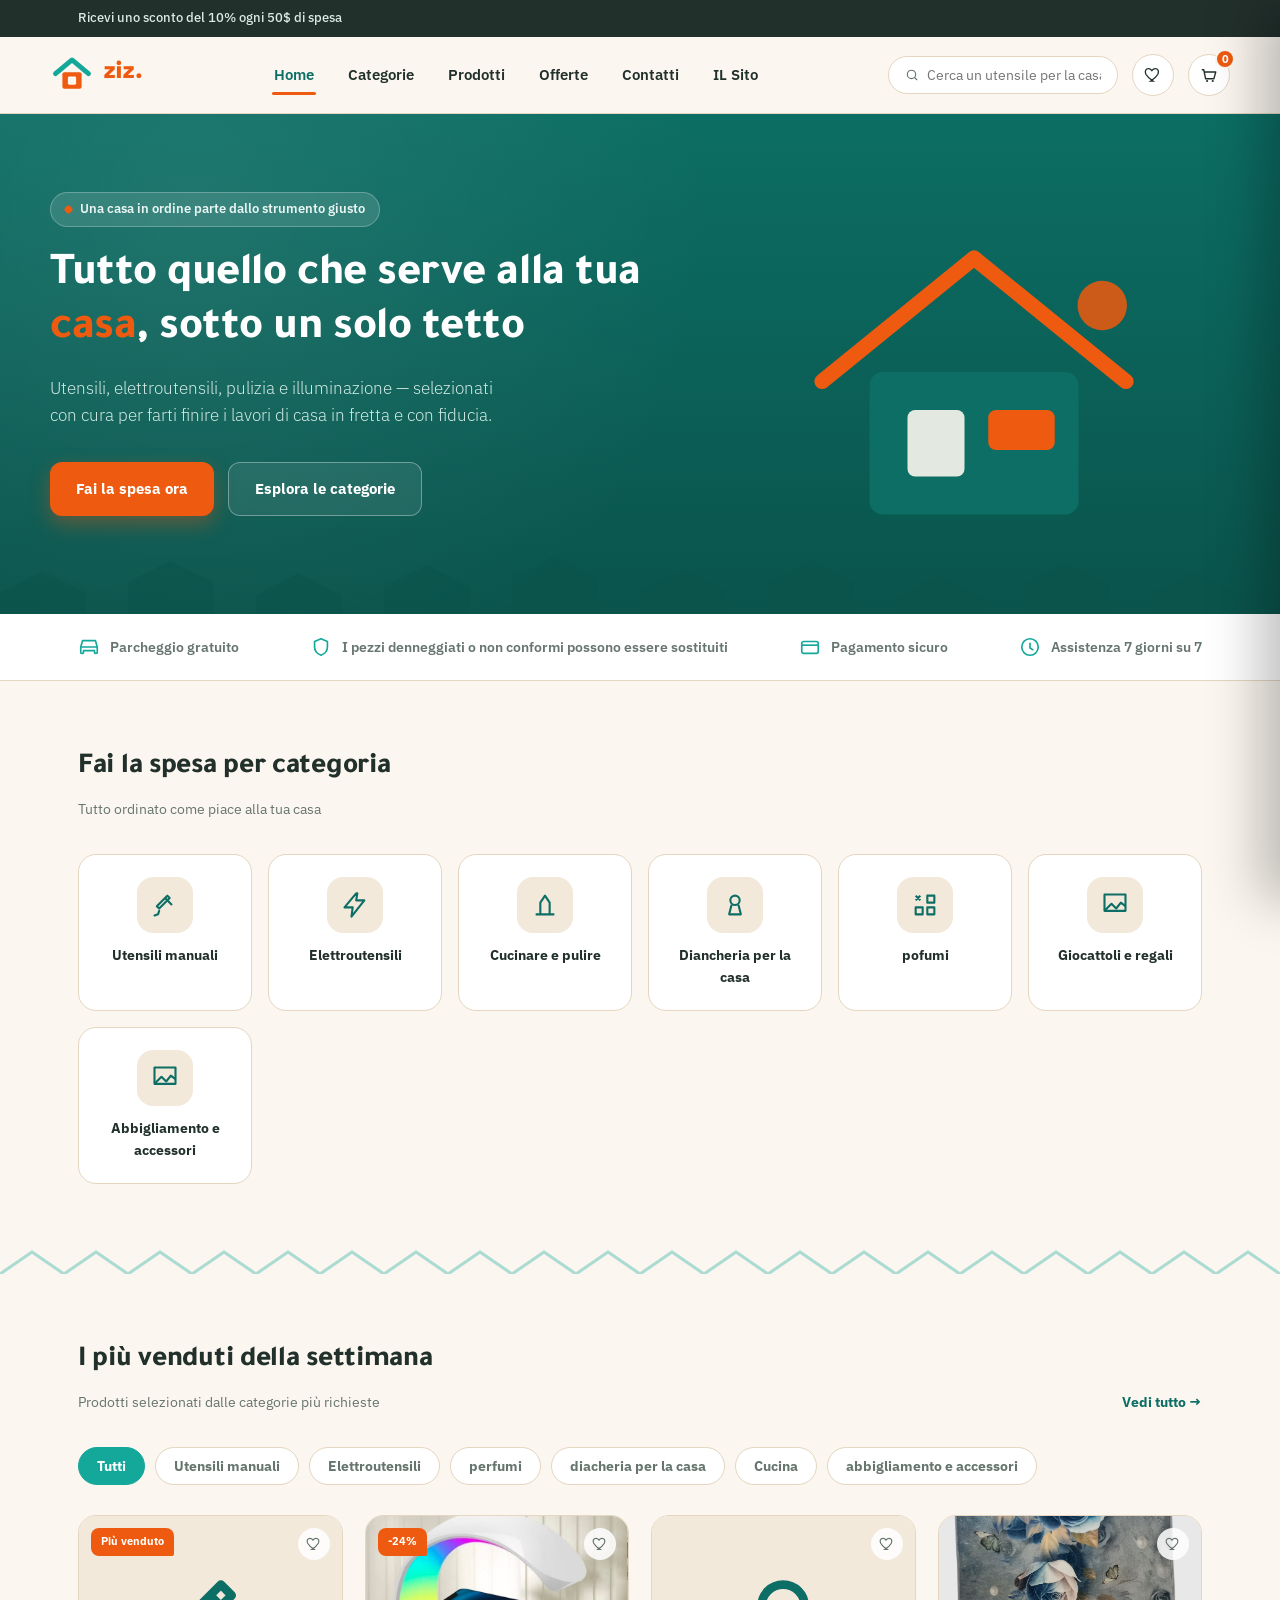
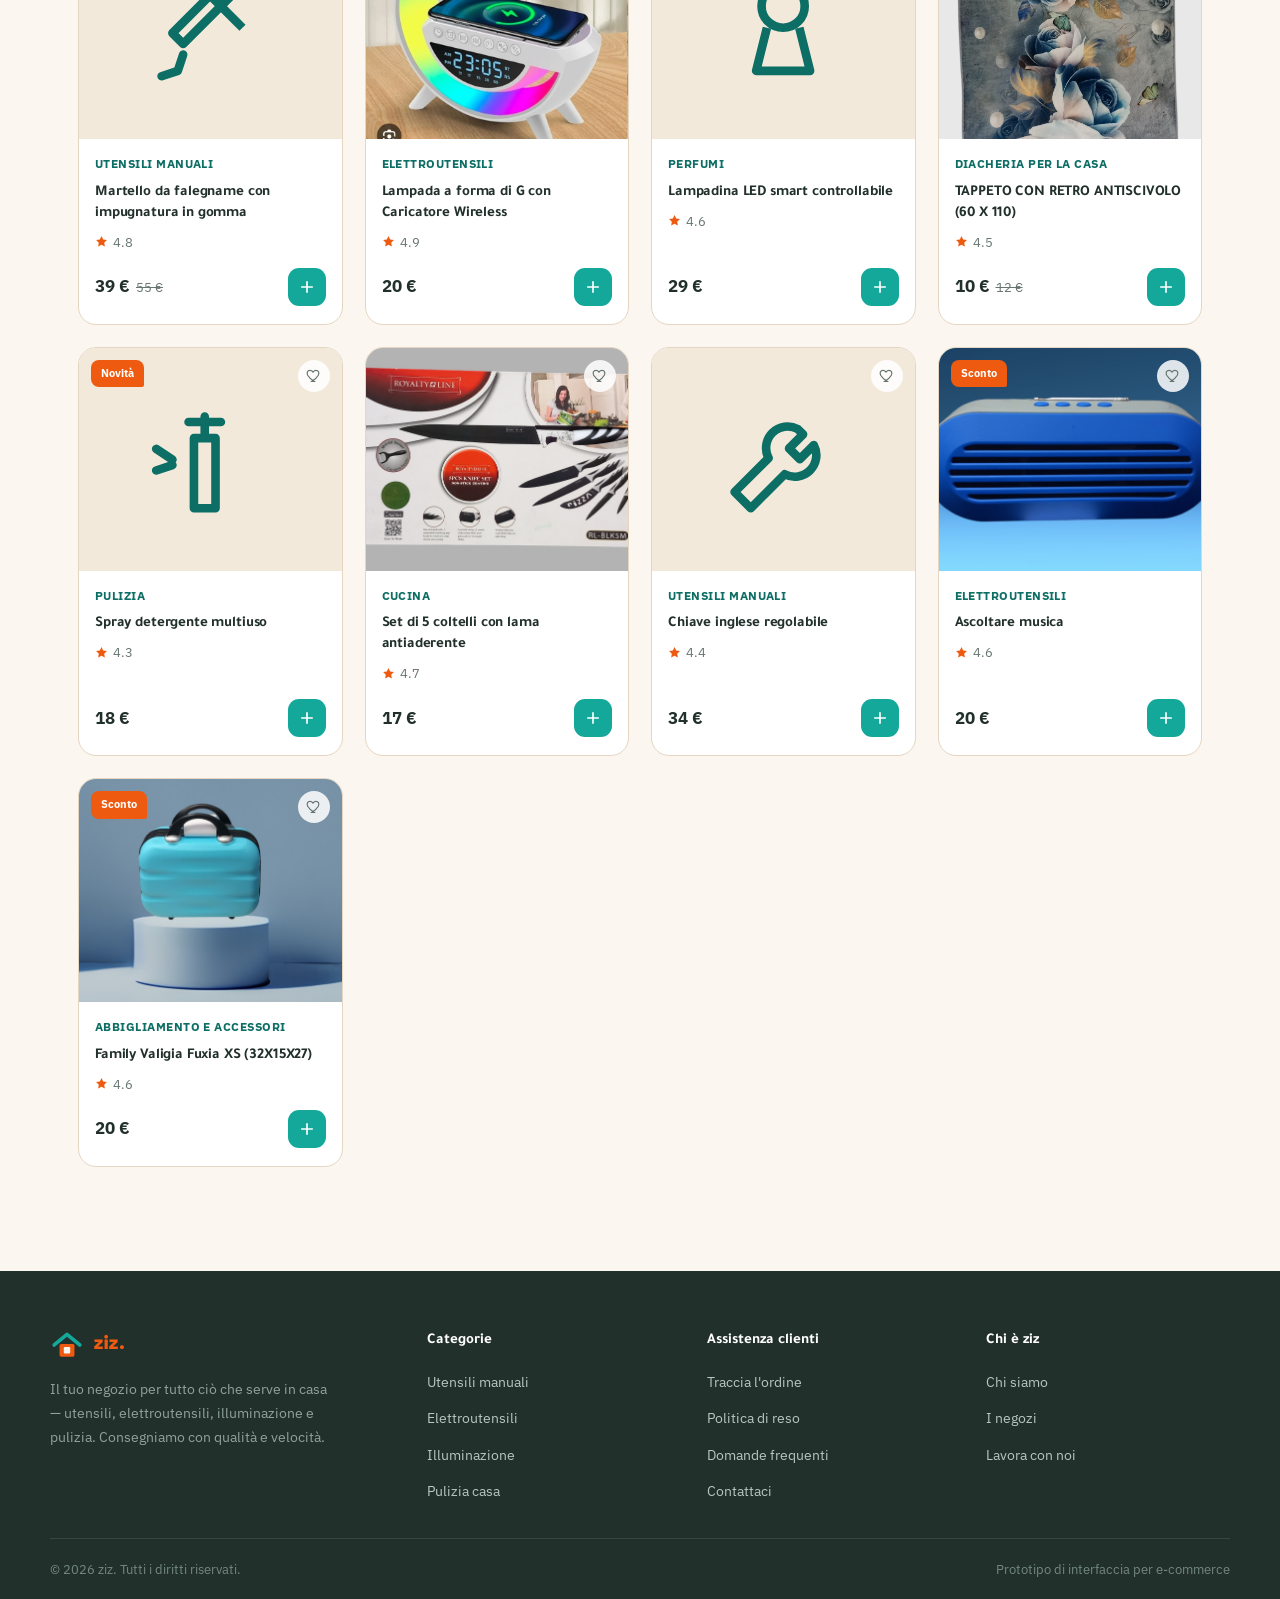
==== index.html @ 582068f5 "finici index.html" ====
<!DOCTYPE html>
<html lang="it" dir="ltr">
<head>
<meta charset="UTF-8">
<meta name="viewport" content="width=device-width, initial-scale=1.0">
<title>ziz | Casa & Utensili</title>
<link rel="preconnect" href="https://fonts.googleapis.com">
<link href="https://fonts.googleapis.com/css2?family=Tajawal:wght@400;500;700;800;900&family=IBM+Plex+Sans:wght@300;400;500;600&display=swap" rel="stylesheet">
<link rel="stylesheet" href="store-2-f.css">
</head>
<body>

<div class="topbar">
  <div class="wrap">
    <span class="promo">Ricevi uno sconto del 10% ogni 50$ di spesa</span>

  </div>
</div>

<header class="site">
  <div class="wrap header-row">
    <a href="#" class="logo" aria-label="ziz - Home">
      <svg viewBox="0 0 64 64" fill="none" xmlns="http://www.w3.org/2000/svg">
        <path d="M8 30L32 10L56 30" stroke="#14A89A" stroke-width="7" stroke-linecap="round" stroke-linejoin="round"/>
        <rect x="18" y="28" width="28" height="24" rx="3" fill="#EE5A0F"/>
        <rect x="26" y="34" width="12" height="12" rx="2" fill="#FBF6EF"/>
      </svg>
      <span class="word">ziz<span class="dot">.</span></span>
    </a>

    <nav class="main">
      <a href="#" class="active">Home</a>
      <a href="#categories">Categorie</a>
      <a href="#products">Prodotti</a>
      <a href="#">Offerte</a>
      <a href="#">Contatti</a>
      <a href="https://maps.app.goo.gl/1kYXfsAYBiuBwPsQ7">IL Sito</a>

    </nav>

    <div class="header-actions">
      <div class="search-box">
        <svg width="16" height="16" viewBox="0 0 24 24" fill="none"><circle cx="11" cy="11" r="7" stroke="currentColor" stroke-width="2"/><path d="M20 20L16.5 16.5" stroke="currentColor" stroke-width="2" stroke-linecap="round"/></svg>
        <input type="text" placeholder="Cerca un utensile per la casa...">
      </div>
      <button class="icon-btn" aria-label="Preferiti">
        <svg width="18" height="18" viewBox="0 0 24 24" fill="none"><path d="M12 20s-7-4.5-9.5-9C.7 7 2.3 3.5 6 3.5c2.1 0 3.5 1.2 4.5 2.6C11.5 4.7 12.9 3.5 15 3.5c3.7 0 5.3 3.5 3.5 7.5-2.5 4.5-9.5 9-9.5 9z" stroke="#22302C" stroke-width="1.8"/></svg>
      </button>
      <button class="icon-btn" id="cartBtn" aria-label="Carrello" onclick="openCart()">
        <svg width="18" height="18" viewBox="0 0 24 24" fill="none"><path d="M3 5h2l2.5 12h11L21 8H6.5" stroke="#22302C" stroke-width="1.8" stroke-linecap="round" stroke-linejoin="round"/><circle cx="9.5" cy="20" r="1.4" fill="#22302C"/><circle cx="17" cy="20" r="1.4" fill="#22302C"/></svg>
        <span class="cart-count" id="cartCount">0</span>
      </button>
    </div>
  </div>
</header>

<section class="hero" style="padding:0;">
  <div class="wrap hero-inner">
    <div>
      <span class="eyebrow"><span class="sq"></span> Una casa in ordine parte dallo strumento giusto</span>
      <h1>Tutto quello che serve alla tua <span>casa</span>, sotto un solo tetto</h1>
      <p class="lead">Utensili, elettroutensili, pulizia e illuminazione — selezionati con cura per farti finire i lavori di casa in fretta e con fiducia.</p>
      <div class="hero-ctas">
        <a href="#products" class="btn btn-primary">Fai la spesa ora</a>
        <a href="#categories" class="btn btn-ghost">Esplora le categorie</a>
      </div>
    </div>
    <div class="hero-house">
      <svg viewBox="0 0 400 320" fill="none" xmlns="http://www.w3.org/2000/svg">
        <path d="M40 170L200 40L360 170" stroke="#EE5A0F" stroke-width="16" stroke-linecap="round" stroke-linejoin="round"/>
        <rect x="90" y="160" width="220" height="150" rx="14" fill="#0C6E64"/>
        <rect x="130" y="200" width="60" height="70" rx="8" fill="#FBF6EF" opacity=".9"/>
        <rect x="215" y="200" width="70" height="42" rx="8" fill="#EE5A0F"/>
        <circle cx="335" cy="90" r="26" fill="#EE5A0F" opacity=".85"/>
      </svg>
    </div>
  </div>
  <svg class="hero-skyline" viewBox="0 0 1200 60" preserveAspectRatio="none" xmlns="http://www.w3.org/2000/svg">
    <path d="M0 60 L0 40 L40 20 L80 40 L80 60 L120 60 L120 30 L160 10 L200 30 L200 60 L240 60 L240 42 L280 22 L320 42 L320 60 L360 60 L360 34 L400 14 L440 34 L440 60 L480 60 L480 26 L520 6 L560 26 L560 60 L600 60 L600 38 L640 18 L680 38 L680 60 L720 60 L720 30 L760 10 L800 30 L800 60 L840 60 L840 44 L880 24 L920 44 L920 60 L960 60 L960 32 L1000 12 L1040 32 L1040 60 L1080 60 L1080 40 L1120 20 L1160 40 L1160 60 L1200 60 L1200 60 L0 60 Z" fill="#0A544C"/>
  </svg>
</section>

<div class="trust">
  <div class="wrap">
    <div class="trust-item">
      <svg viewBox="0 0 24 24" fill="none"><path d="M3 12l2-7h14l2 7M3 12v6a1 1 0 001 1h1a1 1 0 001-1v-2h12v2a1 1 0 001 1h1a1 1 0 001-1v-6M3 12h18" stroke="currentColor" stroke-width="1.8" stroke-linecap="round" stroke-linejoin="round"/></svg>
     Parcheggio gratuito
    </div>
    <div class="trust-item">
      <svg viewBox="0 0 24 24" fill="none"><path d="M12 3l7 3v6c0 4.5-3 7.5-7 9-4-1.5-7-4.5-7-9V6l7-3z" stroke="currentColor" stroke-width="1.8" stroke-linejoin="round"/></svg>
      I pezzi denneggiati o non conformi possono essere sostituiti
    </div>
    <div class="trust-item">
      <svg viewBox="0 0 24 24" fill="none"><rect x="3" y="6" width="18" height="13" rx="2" stroke="currentColor" stroke-width="1.8"/><path d="M3 10h18" stroke="currentColor" stroke-width="1.8"/></svg>
      Pagamento sicuro
    </div>
    <div class="trust-item">
      <svg viewBox="0 0 24 24" fill="none"><path d="M12 8v5l3 2" stroke="currentColor" stroke-width="1.8" stroke-linecap="round"/><circle cx="12" cy="12" r="9" stroke="currentColor" stroke-width="1.8"/></svg>
      Assistenza 7 giorni su 7
    </div>
  </div>
</div>

<section id="categories">
  <div class="wrap">
    <div class="section-head">
      <div>
        <h2>Fai la spesa per categoria</h2>
        <div class="sub">Tutto ordinato come piace alla tua casa</div>
      </div>
    </div>
    <div class="cat-grid">
      <a href="aziz-attrezzi-manuali.html" class="cat-card">
        <div class="icon-wrap"><svg viewBox="0 0 24 24" fill="none"><path d="M14 4l-9 9 2 2 9-9-2-2z" stroke="currentColor" stroke-width="1.8" stroke-linejoin="round"/><path d="M12 6l6 6" stroke="currentColor" stroke-width="1.8"/><path d="M3 21l3-1 1-3" stroke="currentColor" stroke-width="1.8" stroke-linecap="round" stroke-linejoin="round"/></svg></div>
        <div class="name">Utensili manuali</div>
      </a>
      <a href="aziz-elettricita.html" class="cat-card">
        <div class="icon-wrap"><svg viewBox="0 0 24 24" fill="none"><path d="M13 2L3 14h7l-1 8 11-14h-7l1-6z" stroke="currentColor" stroke-width="1.8" stroke-linejoin="round"/></svg></div>
        <div class="name">Elettroutensili</div>
      </a>
      <a href="aziz-cucina.html" class="cat-card">
        <div class="icon-wrap"><svg viewBox="0 0 24 24" fill="none"><path d="M4 20h16M8 20V10l4-6 4 6v10" stroke="currentColor" stroke-width="1.8" stroke-linejoin="round"/></svg></div>
        <div class="name">Cucinare e pulire</div>
      </a>
      <a href="Diancheria per la casa.html" class="cat-card">
        <div class="icon-wrap"><svg viewBox="0 0 24 24" fill="none"><circle cx="12" cy="8" r="4" stroke="currentColor" stroke-width="1.8"/><path d="M9 12l-2 8h10l-2-8" stroke="currentColor" stroke-width="1.8" stroke-linejoin="round"/></svg></div>
        <div class="name">Diancheria per la casa</div>
      </a>
      <a href="aziz-profumi.html" class="cat-card">
        <div class="icon-wrap"><svg viewBox="0 0 24 24" fill="none"><path d="M4 4l4 4M4 8l4-4M14 4h6v6h-6zM14 14h6v6h-6zM4 14h6v6H4z" stroke="currentColor" stroke-width="1.8" stroke-linejoin="round"/></svg></div>
        <div class="name">pofumi</div>
      </a>
      <a href="aziz-giochi.html" class="cat-card">
        <div class="icon-wrap"><svg viewBox="0 0 24 24" fill="none"><path d="M3 3h18v14H3z" stroke="currentColor" stroke-width="1.8" stroke-linejoin="round"/><path d="M3 17l6-6 4 4 4-5 4 3" stroke="currentColor" stroke-width="1.8" stroke-linejoin="round"/></svg></div>
        <div class="name">Giocattoli e regali</div>
      </a>
         <a href="aziz-abbigliamento.html" class="cat-card">
        <div class="icon-wrap"><svg viewBox="0 0 24 24" fill="none"><path d="M3 3h18v14H3z" stroke="currentColor" stroke-width="1.8" stroke-linejoin="round"/><path d="M3 17l6-6 4 4 4-5 4 3" stroke="currentColor" stroke-width="1.8" stroke-linejoin="round"/></svg></div>
        <div class="name">Abbigliamento e accessori</div>
      </a>
    </div>
  </div>
</section>

<svg class="roofline" viewBox="0 0 1200 26" preserveAspectRatio="none" xmlns="http://www.w3.org/2000/svg">
  <path d="M0 26L30 4L60 26L90 4L120 26L150 4L180 26L210 4L240 26L270 4L300 26L330 4L360 26L390 4L420 26L450 4L480 26L510 4L540 26L570 4L600 26L630 4L660 26L690 4L720 26L750 4L780 26L810 4L840 26L870 4L900 26L930 4L960 26L990 4L1020 26L1050 4L1080 26L1110 4L1140 26L1170 4L1200 26" stroke="currentColor" stroke-width="3" fill="none" stroke-linecap="round" stroke-linejoin="round" opacity="0.35"/>
</svg>

<section id="products">
  <div class="wrap">
    <div class="section-head">
      <div>
        <h2>I più venduti della settimana</h2>
        <div class="sub">Prodotti selezionati dalle categorie più richieste</div>
      </div>
      <a href="#" class="see-all">Vedi tutto →</a>
    </div>

    <div class="tabs">
      <button class="tab active">Tutti</button>
      <button class="tab">Utensili manuali</button>
      <button class="tab">Elettroutensili</button>
      <button class="tab">perfumi</button>
      <button class="tab">diacheria per la casa</button>
      <button class="tab">Cucina</button>
       <button class="tab">abbigliamento e accessori</button>
    </div>

    <div class="prod-grid" id="productGrid"></div>
  </div>
</section>
<!--عرض لتخيضات
<section>
  <div class="wrap">
    <div class="promo-band">
      <div class="promo-text">
        <span class="tag">Offerta del weekend</span>
        <h3>20% di sconto su tutti gli elettroutensili e l'illuminazione</h3>
        <p>Prepara la tua casa per l'estate con strumenti affidabili e prezzi vantaggiosi, solo per un periodo limitato.</p>
        <a href="#products" class="btn btn-primary">Scopri l'offerta</a>
      </div>
      <svg width="150" height="150" viewBox="0 0 150 150" fill="none">
        <path d="M20 90L75 30L130 90" stroke="#14A89A" stroke-width="10" stroke-linecap="round" stroke-linejoin="round"/>
        <rect x="42" y="82" width="66" height="55" rx="6" fill="#EE5A0F"/>
      </svg>
    </div>
  </div>
</section>
-->

<footer>
  <div class="wrap footer-top">
    <div>
      <div class="flogo">
        <svg viewBox="0 0 64 64" fill="none"><path d="M8 30L32 10L56 30" stroke="#14A89A" stroke-width="7" stroke-linecap="round" stroke-linejoin="round"/><rect x="18" y="28" width="28" height="24" rx="3" fill="#EE5A0F"/><rect x="26" y="34" width="12" height="12" rx="2" fill="#FBF6EF"/></svg>
        <span class="word">ziz.</span>
      </div>
      <p class="desc">Il tuo negozio per tutto ciò che serve in casa — utensili, elettroutensili, illuminazione e pulizia. Consegniamo con qualità e velocità.</p>
    </div>
    <div>
      <h4>Categorie</h4>
      <ul>
        <li><a href="#">Utensili manuali</a></li>
        <li><a href="#">Elettroutensili</a></li>
        <li><a href="#">Illuminazione</a></li>
        <li><a href="#">Pulizia casa</a></li>
      </ul>
    </div>
    <div>
      <h4>Assistenza clienti</h4>
      <ul>
        <li><a href="#">Traccia l'ordine</a></li>
        <li><a href="#">Politica di reso</a></li>
        <li><a href="#">Domande frequenti</a></li>
        <li><a href="#">Contattaci</a></li>
      </ul>
    </div>
    <div>
      <h4>Chi è ziz</h4>
      <ul>
        <li><a href="#">Chi siamo</a></li>
        <li><a href="#">I negozi</a></li>
        <li><a href="#">Lavora con noi</a></li>
      </ul>
    </div>
  </div>
  <div class="wrap footer-bottom">
    <span>© 2026 ziz. Tutti i diritti riservati.</span>
    <span>Prototipo di interfaccia per e-commerce</span>
  </div>
</footer>

<div class="overlay" id="overlay" onclick="closeCart()"></div>
<aside class="drawer" id="drawer">
  <div class="drawer-head">
    <h3>Il tuo carrello</h3>
    <button class="drawer-close" onclick="closeCart()" aria-label="Chiudi carrello">
      <svg viewBox="0 0 24 24" fill="none"><path d="M6 6l12 12M18 6L6 18" stroke="#22302C" stroke-width="2" stroke-linecap="round"/></svg>
    </button>
  </div>
  <div class="drawer-items" id="drawerItems"></div>
  <div class="drawer-foot">
    <div class="subtotal-row"><span>Subtotale</span><span class="amt" id="subtotalAmt">0 €</span></div>
    <a href="#" class="btn btn-primary" style="width:100%;">Vai alla cassa</a>
  </div>
</aside>

<script>
  const ICONS = {
    hammer: `<svg viewBox="0 0 24 24" fill="none"><path d="M14 4l-9 9 2 2 9-9-2-2z" stroke="currentColor" stroke-width="1.6" stroke-linejoin="round"/><path d="M12 6l6 6" stroke="currentColor" stroke-width="1.6"/><path d="M3 21l3-1 1-3" stroke="currentColor" stroke-width="1.6" stroke-linecap="round" stroke-linejoin="round"/></svg>`,
    drill: `<svg viewBox="0 0 24 24" fill="none"><path d="M13 2L3 14h7l-1 8 11-14h-7l1-6z" stroke="currentColor" stroke-width="1.6" stroke-linejoin="round"/></svg>`,
    bulb: `<svg viewBox="0 0 24 24" fill="none"><circle cx="12" cy="8" r="4" stroke="currentColor" stroke-width="1.6"/><path d="M9 12l-2 8h10l-2-8" stroke="currentColor" stroke-width="1.6" stroke-linejoin="round"/></svg>`,
    brush: `<svg viewBox="0 0 24 24" fill="none"><path d="M4 20h16M8 20V10l4-6 4 6v10" stroke="currentColor" stroke-width="1.6" stroke-linejoin="round"/></svg>`,
    spray: `<svg viewBox="0 0 24 24" fill="none"><path d="M9 8h4v13H9zM11 8V4M8 5h6M2 10l3 2M2 14l3-1" stroke="currentColor" stroke-width="1.6" stroke-linecap="round" stroke-linejoin="round"/></svg>`,
    pan: `<svg viewBox="0 0 24 24" fill="none"><circle cx="10" cy="12" r="7" stroke="currentColor" stroke-width="1.6"/><path d="M17 10h5" stroke="currentColor" stroke-width="1.6" stroke-linecap="round"/></svg>`,
    wrench: `<svg viewBox="0 0 24 24" fill="none"><path d="M14.7 6.3a4 4 0 00-5.4 5.4L3 18l3 3 6.3-6.3a4 4 0 005.4-5.4l-2.6 2.6-2-2 2.6-2.6z" stroke="currentColor" stroke-width="1.6" stroke-linejoin="round"/></svg>`,
    ladder: `<svg viewBox="0 0 24 24" fill="none"><path d="M6 3v18M18 3v18M6 8h12M6 13h12M6 18h12" stroke="currentColor" stroke-width="1.6" stroke-linecap="round"/></svg>`,
  };

  const PRODUCTS = [
    // "image": رابط صورة المنتج الحقيقية. اتركه null (أو إن تعطّل الرابط) وستظهر الأيقونة تلقائيًا بدلًا منها.
    {id:1, cat:'Utensili manuali', name:'Martello da falegname con impugnatura in gomma', icon:'hammer', image:'', price:39, was:55, rating:4.8, badge:'Più venduto'},
    {id:2, cat:'Elettroutensili', name:'Lampada a forma di G con Caricatore Wireless', icon:'drill', image:'Imags/img-Ele/1100.jpg', price:20, was:null, rating:4.9, badge:'-24%'},
    {id:3, cat:'perfumi', name:'Lampadina LED smart controllabile', icon:'bulb', image:null, price:29, was:null, rating:4.6, badge:null},
    {id:4, cat:'diacheria per la casa', name:'TAPPETO CON RETRO ANTISCIVOLO (60 X 110)', icon:'brush', image:'Imags/img-Dia/1000072984.jpg', price:10, was:12, rating:4.5, badge:null},
    {id:5, cat:'Pulizia', name:'Spray detergente multiuso', icon:'spray', image:'null', price:18, was:null, rating:4.3, badge:'Novità'},
    {id:6, cat:'Cucina', name:'Set di 5 coltelli con lama antiaderente', icon:'pan', image:'Imags/img-coc/7201.jpg', price:17, was:null, rating:4.7, badge:null},
    {id:7, cat:'Utensili manuali', name:'Chiave inglese regolabile', icon:'wrench', image:'null', price:34, was:null, rating:4.4, badge:null},
    {id:8, cat:'Elettroutensili', name:'Ascoltare musica', icon:'ladder', image:'Imags/img-Ele/1101.jpg', price:20, was:null, rating:4.6, badge:'Sconto'},
    {id:9, cat:'abbigliamento e accessori', name:'Family Valigia Fuxia XS (32X15X27)', icon:'ladder', image:'Imags/img-add/2001.jpg', price:20, was:null, rating:4.6, badge:'Sconto'},

  ];

  const grid = document.getElementById('productGrid');
  grid.innerHTML = PRODUCTS.map(p => `
    <article class="prod-card">
      <div class="prod-media">
        ${p.badge ? `<span class="badge">${p.badge}</span>` : ''}
        <button class="fav-btn" onclick="this.classList.toggle('active')" aria-label="Aggiungi ai preferiti">
          <svg viewBox="0 0 24 24" fill="none"><path d="M12 20s-7-4.5-9.5-9C.7 7 2.3 3.5 6 3.5c2.1 0 3.5 1.2 4.5 2.6C11.5 4.7 12.9 3.5 15 3.5c3.7 0 5.3 3.5 3.5 7.5-2.5 4.5-9.5 9-9.5 9z" stroke="currentColor" stroke-width="1.8"/></svg>
        </button>
        ${ICONS[p.icon]}
        ${p.image ? `<img src="${p.image}" alt="${p.name}" loading="lazy" onerror="this.remove()">` : ''}
      </div>
      <div class="prod-body">
        <span class="prod-cat">${p.cat}</span>
        <h3 class="prod-name">${p.name}</h3>
        <div class="prod-rating">
          <svg viewBox="0 0 24 24" fill="currentColor"><path d="M12 2l3.1 6.3 6.9 1-5 4.9 1.2 6.8L12 17.8 5.8 21l1.2-6.8-5-4.9 6.9-1L12 2z"/></svg>
          ${p.rating}
        </div>
        <div class="prod-foot">
          <div class="price">
            <span class="now">${p.price} €</span>
            ${p.was ? `<span class="was">${p.was} €</span>` : ''}
          </div>
          <button class="add-btn" aria-label="Aggiungi al carrello" onclick="addToCart(${p.id})">
            <svg viewBox="0 0 24 24" fill="none"><path d="M12 5v14M5 12h14" stroke="currentColor" stroke-width="2.2" stroke-linecap="round"/></svg>
          </button>
        </div>
      </div>
    </article>
  `).join('');

  document.querySelectorAll('.tab').forEach(tab => {
    tab.addEventListener('click', () => {
      document.querySelectorAll('.tab').forEach(t => t.classList.remove('active'));
      tab.classList.add('active');
      const val = tab.textContent.trim();
      document.querySelectorAll('.prod-card').forEach(card => {
        const cat = card.querySelector('.prod-cat').textContent.trim();
        card.style.display = (val === 'Tutti' || cat === val) ? '' : 'none';
      });
    });
  });

  let cart = {};

  function addToCart(id){
    cart[id] = (cart[id] || 0) + 1;
    renderCart();
    openCart();
  }
  function changeQty(id, delta){
    cart[id] = (cart[id] || 0) + delta;
    if(cart[id] <= 0) delete cart[id];
    renderCart();
  }
  function removeItem(id){
    delete cart[id];
    renderCart();
  }

  function renderCart(){
    const items = Object.entries(cart);
    const countEl = document.getElementById('cartCount');
    const totalQty = items.reduce((s,[,q]) => s+q, 0);
    countEl.textContent = totalQty;

    const container = document.getElementById('drawerItems');
    if(items.length === 0){
      container.innerHTML = `
        <div class="cart-empty">
          <svg viewBox="0 0 24 24" fill="none"><path d="M3 5h2l2.5 12h11L21 8H6.5" stroke="currentColor" stroke-width="1.6" stroke-linecap="round" stroke-linejoin="round"/><circle cx="9.5" cy="20" r="1.4" fill="currentColor"/><circle cx="17" cy="20" r="1.4" fill="currentColor"/></svg>
          <p>Il tuo carrello è vuoto</p>
        </div>`;
      document.getElementById('subtotalAmt').textContent = '0 €';
      return;
    }

    let subtotal = 0;
    container.innerHTML = items.map(([id, qty]) => {
      const p = PRODUCTS.find(x => x.id == id);
      subtotal += p.price * qty;
      return `
        <div class="cart-item">
          <div class="thumb">${ICONS[p.icon]}${p.image ? `<img src="${p.image}" alt="${p.name}" onerror="this.remove()">` : ''}</div>
          <div class="cart-item-body">
            <span class="name">${p.name}</span>
            <div class="qty-row">
              <div class="qty-ctrl">
                <button onclick="changeQty(${p.id}, -1)" aria-label="Diminuisci quantità">−</button>
                <span>${qty}</span>
                <button onclick="changeQty(${p.id}, 1)" aria-label="Aumenta quantità">+</button>
              </div>
              <span class="price-tag">${p.price * qty} €</span>
            </div>
            <a href="#" class="remove-btn" onclick="removeItem(${p.id}); return false;">Rimuovi</a>
          </div>
        </div>`;
    }).join('');
    document.getElementById('subtotalAmt').textContent = subtotal + ' €';
  }

  function openCart(){
    document.getElementById('drawer').classList.add('open');
    document.getElementById('overlay').classList.add('open');
  }
  function closeCart(){
    document.getElementById('drawer').classList.remove('open');
    document.getElementById('overlay').classList.remove('open');
  }

  renderCart();
</script>

</body>
</html>
---- store-2-f.css ----
:root{
  --teal:#14A89A;
  --teal-dark:#0C6E64;
  --teal-light:#DCF1EE;
  --orange:#EE5A0F;
  --orange-dark:#C6470C;
  --cream:#FBF6EF;
  --sand:#F2E9DB;
  --sand-line:#E4D6C0;
  --ink:#22302C;
  --ink-soft:#66756E;
  --white:#FFFFFF;
  --radius:18px;
}
*{box-sizing:border-box; margin:0; padding:0;}
html{scroll-behavior:smooth;}
body{
  background:var(--cream);
  color:var(--ink);
  font-family:'IBM Plex Sans', sans-serif;
  font-weight:400;
  line-height:1.6;
  -webkit-font-smoothing:antialiased;
}
h1,h2,h3,.display{
  font-family:'Tajawal', sans-serif;
  font-weight:800;
  letter-spacing:-0.01em;
}
a{color:inherit; text-decoration:none;}
button{font-family:inherit; cursor:pointer; border:none;}
img,svg{display:block;}
.wrap{max-width:1180px; margin:0 auto; padding:0 28px;}

a:focus-visible, button:focus-visible, input:focus-visible{
  outline:3px solid var(--orange); outline-offset:2px;
}

.roofline{ width:100%; height:26px; display:block; color:var(--teal); }
.roofline.flip{ transform:scaleY(-1); }

.topbar{ background:var(--ink); color:#DCEAE6; font-size:13px; padding:8px 0; }
.topbar .wrap{display:flex; justify-content:space-between; align-items:center;}
.topbar .promo{font-weight:500;}
.topbar .links{display:flex; gap:20px; color:#A9BAB4;}

header.site{ background:var(--cream); position:sticky; top:0; z-index:50; border-bottom:1px solid var(--sand-line); }
.header-row{ display:flex; align-items:center; justify-content:space-between; padding:16px 0; gap:24px; }
.logo{display:flex; align-items:center; gap:10px;}
.logo svg{width:44px; height:44px;}
.logo .word{font-family:'Tajawal',sans-serif; font-weight:900; font-size:26px; color:var(--orange); display:flex; align-items:baseline;}
.logo .word .dot{color:var(--orange);}
nav.main{display:flex; gap:30px; font-weight:600; font-size:15px;}
nav.main a{position:relative; padding:6px 2px; color:var(--ink);}
nav.main a.active{color:var(--teal-dark);}
nav.main a.active::after{
  content:""; position:absolute; left:0; right:0; bottom:-2px; height:3px;
  background:var(--orange); border-radius:3px;
}
.header-actions{display:flex; align-items:center; gap:14px;}
.search-box{
  display:flex; align-items:center; gap:8px;
  background:var(--white); border:1.5px solid var(--sand-line);
  border-radius:999px; padding:9px 16px; width:230px;
  color:var(--ink-soft); font-size:14px;
}
.search-box input{border:none; outline:none; background:transparent; width:100%; font-family:inherit; font-size:14px;}
.icon-btn{
  width:42px; height:42px; border-radius:50%;
  background:var(--white); border:1.5px solid var(--sand-line);
  display:flex; align-items:center; justify-content:center;
  position:relative; transition:transform .15s ease, border-color .15s ease;
}
.icon-btn:hover{border-color:var(--teal); transform:translateY(-1px);}
.cart-count{
  position:absolute; top:-6px; right:-6px;
  background:var(--orange); color:#fff; font-size:11px; font-weight:700;
  width:20px; height:20px; border-radius:50%;
  display:flex; align-items:center; justify-content:center;
  border:2px solid var(--cream);
}

.hero{
  position:relative;
  background:var(--teal-dark);
  background-image:
    radial-gradient(circle at 15% 20%, rgba(255,255,255,.08), transparent 45%),
    linear-gradient(180deg, var(--teal-dark), #0A544C);
  overflow:hidden;
  color:#fff;
}
.hero-skyline{ position:absolute; inset:auto 0 0 0; height:64px; opacity:.5; }
.hero-inner{
  display:grid; grid-template-columns:1.1fr .9fr; align-items:center; gap:40px;
  padding:70px 0 90px; position:relative; z-index:2;
}
.eyebrow{
  display:inline-flex; align-items:center; gap:8px;
  background:rgba(255,255,255,.12); border:1px solid rgba(255,255,255,.25);
  padding:6px 14px; border-radius:999px; font-size:13px; font-weight:600;
  margin-bottom:22px; color:#EAF6F3;
}
.eyebrow .sq{width:7px; height:7px; background:var(--orange); border-radius:2px; transform:rotate(45deg);}
.hero h1{font-size:46px; line-height:1.18; margin-bottom:18px;}
.hero h1 span{color:var(--orange);}
.hero p.lead{font-size:17px; color:#CFE8E3; max-width:460px; margin-bottom:32px; font-family:'IBM Plex Sans'; font-weight:300;}
.hero-ctas{display:flex; gap:14px;}
.btn{
  display:inline-flex; align-items:center; justify-content:center; gap:8px;
  padding:14px 26px; border-radius:12px; font-weight:700; font-size:15px;
  transition:transform .15s ease, box-shadow .15s ease, background .15s ease;
}
.btn-primary{background:var(--orange); color:#fff; box-shadow:0 8px 20px rgba(238,90,15,.35);}
.btn-primary:hover{background:var(--orange-dark); transform:translateY(-2px);}
.btn-ghost{background:rgba(255,255,255,.08); color:#fff; border:1.5px solid rgba(255,255,255,.35);}
.btn-ghost:hover{background:rgba(255,255,255,.16);}

.hero-house{ position:relative; height:340px; display:flex; align-items:flex-end; justify-content:center; }
.hero-house svg{width:100%; max-width:380px; height:auto;}

.trust{background:var(--white); border-bottom:1px solid var(--sand-line);}
.trust .wrap{display:flex; justify-content:space-between; padding:22px 28px; flex-wrap:wrap; gap:16px;}
.trust-item{display:flex; align-items:center; gap:10px; font-size:14px; font-weight:600; color:var(--ink-soft);}
.trust-item svg{width:22px; height:22px; color:var(--teal); flex-shrink:0;}

section{padding:64px 0;}
.section-head{display:flex; justify-content:space-between; align-items:flex-end; margin-bottom:34px;}
.section-head h2{font-size:29px;}
.section-head .sub{color:var(--ink-soft); font-size:14px; margin-top:6px;}
.see-all{font-weight:700; font-size:14px; color:var(--teal-dark); display:flex; align-items:center; gap:6px;}

.cat-grid{display:grid; grid-template-columns:repeat(6,1fr); gap:16px;}
.cat-card{
  background:var(--white); border:1px solid var(--sand-line); border-radius:var(--radius);
  padding:22px 14px; text-align:center; transition:transform .18s ease, box-shadow .18s ease, border-color .18s ease;
}
.cat-card:hover{transform:translateY(-4px); box-shadow:0 14px 30px rgba(20,40,35,.08); border-color:var(--teal);}
.cat-card .icon-wrap{
  width:56px; height:56px; margin:0 auto 12px; border-radius:16px;
  background:var(--sand); display:flex; align-items:center; justify-content:center;
}
.cat-card .icon-wrap svg{width:28px; height:28px; color:var(--teal-dark);}
.cat-card .name{font-weight:700; font-size:13.5px;}

.tabs{display:flex; gap:10px; margin-bottom:30px; flex-wrap:wrap;}
.tab{
  padding:9px 18px; border-radius:999px; font-weight:700; font-size:13.5px;
  background:var(--white); border:1.5px solid var(--sand-line); color:var(--ink-soft);
  transition:all .15s ease;
}
.tab.active{background:var(--teal); border-color:var(--teal); color:#fff;}
.tab:hover:not(.active){border-color:var(--teal);}

.prod-grid{display:grid; grid-template-columns:repeat(4,1fr); gap:22px;}
.prod-card{
  background:var(--white); border:1px solid var(--sand-line); border-radius:var(--radius);
  overflow:hidden; display:flex; flex-direction:column;
  transition:transform .18s ease, box-shadow .18s ease;
}
.prod-card:hover{transform:translateY(-5px); box-shadow:0 18px 34px rgba(20,40,35,.10);}
.prod-media{
  background:var(--sand); position:relative; aspect-ratio:1/0.85;
  display:flex; align-items:center; justify-content:center; overflow:hidden;
}
.prod-media svg{width:58%; height:58%; color:var(--teal-dark);}
.prod-media img{position:absolute; inset:0; width:100%; height:100%; object-fit:cover; z-index:1; background:var(--sand);}
.badge{
  position:absolute; top:12px; left:12px; z-index:2;
  background:var(--orange); color:#fff; font-size:11px; font-weight:800;
  padding:5px 10px; border-radius:8px 8px 2px 8px;
}
.fav-btn{
  position:absolute; top:12px; right:12px; z-index:2; width:32px; height:32px; border-radius:50%;
  background:rgba(255,255,255,.85); display:flex; align-items:center; justify-content:center;
  transition:background .15s ease;
}
.fav-btn svg{width:16px; height:16px; color:var(--ink-soft);}
.fav-btn.active svg{color:var(--orange); fill:var(--orange);}
.prod-body{padding:16px 16px 18px; display:flex; flex-direction:column; gap:8px; flex:1;}
.prod-cat{font-size:11.5px; font-weight:700; color:var(--teal-dark); text-transform:uppercase; letter-spacing:.04em;}
.prod-name{font-weight:700; font-size:15px; line-height:1.4;}
.prod-rating{display:flex; align-items:center; gap:5px; font-size:12.5px; color:var(--ink-soft);}
.prod-rating svg{width:13px; height:13px; color:var(--orange);}
.prod-foot{display:flex; align-items:center; justify-content:space-between; margin-top:auto; padding-top:8px;}
.price{display:flex; align-items:baseline; gap:6px;}
.price .now{font-weight:800; font-size:17px; color:var(--ink);}
.price .was{font-size:12.5px; color:var(--ink-soft); text-decoration:line-through;}
.add-btn{
  width:38px; height:38px; border-radius:11px; background:var(--teal); color:#fff;
  display:flex; align-items:center; justify-content:center; transition:background .15s ease, transform .15s ease;
}
.add-btn:hover{background:var(--teal-dark); transform:scale(1.06);}
.add-btn svg{width:18px; height:18px;}

.promo-band{
  background:var(--sand); border-radius:24px; position:relative; overflow:hidden;
  display:grid; grid-template-columns:1fr auto; align-items:center; padding:44px 48px; gap:20px;
}
.promo-band::after{
  content:""; position:absolute; inset:0; opacity:.5;
  background-image:radial-gradient(circle, var(--sand-line) 1.6px, transparent 1.6px);
  background-size:22px 22px; pointer-events:none;
}
.promo-text{position:relative; z-index:1;}
.promo-text .tag{color:var(--orange-dark); font-weight:800; font-size:13px; margin-bottom:10px; display:block;}
.promo-text h3{font-size:27px; margin-bottom:10px; max-width:480px;}
.promo-text p{color:var(--ink-soft); max-width:440px; margin-bottom:20px; font-size:14.5px;}

footer{background:var(--ink); color:#B8C6C1; margin-top:40px;}
.footer-top{padding:58px 0 34px; display:grid; grid-template-columns:1.4fr 1fr 1fr 1fr; gap:36px;}
footer h4{color:#fff; font-family:'Tajawal'; font-weight:700; font-size:15px; margin-bottom:16px;}
footer .flogo{display:flex; align-items:center; gap:10px; margin-bottom:14px;}
footer .flogo svg{width:34px; height:34px;}
footer .flogo .word{font-family:'Tajawal'; font-weight:900; font-size:21px; color:var(--orange);}
footer p.desc{font-size:13.5px; line-height:1.8; max-width:280px; color:#8FA29B;}
footer ul{list-style:none; display:flex; flex-direction:column; gap:11px;}
footer ul a{font-size:13.5px; color:#B8C6C1; transition:color .15s ease;}
footer ul a:hover{color:var(--orange);}
.footer-bottom{
  border-top:1px solid rgba(255,255,255,.1); padding:20px 0; display:flex;
  justify-content:space-between; align-items:center; font-size:12.5px; color:#728880;
}

.overlay{
  position:fixed; inset:0; background:rgba(20,30,27,.5); backdrop-filter:blur(2px);
  opacity:0; pointer-events:none; transition:opacity .25s ease; z-index:90;
}
.overlay.open{opacity:1; pointer-events:auto;}
.drawer{
  position:fixed; top:0; bottom:0; right:0; width:400px; max-width:90vw;
  background:var(--cream); z-index:95; box-shadow:-20px 0 50px rgba(0,0,0,.25);
  display:flex; flex-direction:column;
  transform:translateX(100%); transition:transform .3s cubic-bezier(.22,1,.36,1);
}
.drawer.open{transform:translateX(0);}
.drawer-head{display:flex; justify-content:space-between; align-items:center; padding:22px 24px; border-bottom:1px solid var(--sand-line);}
.drawer-head h3{font-size:19px;}
.drawer-close{width:36px; height:36px; border-radius:50%; background:var(--white); border:1px solid var(--sand-line); display:flex; align-items:center; justify-content:center;}
.drawer-close svg{width:16px; height:16px;}
.drawer-items{flex:1; overflow-y:auto; padding:14px 24px;}
.cart-empty{display:flex; flex-direction:column; align-items:center; text-align:center; padding:60px 20px; color:var(--ink-soft);}
.cart-empty svg{width:60px; height:60px; color:var(--sand-line); margin-bottom:16px;}
.cart-item{display:flex; gap:12px; padding:14px 0; border-bottom:1px solid var(--sand-line);}
.cart-item .thumb{width:64px; height:64px; border-radius:12px; background:var(--sand); flex-shrink:0; display:flex; align-items:center; justify-content:center; overflow:hidden; position:relative;}
.cart-item .thumb svg{width:34px; height:34px; color:var(--teal-dark);}
.cart-item .thumb img{position:absolute; inset:0; width:100%; height:100%; object-fit:cover;}
.cart-item-body{flex:1; display:flex; flex-direction:column; gap:6px;}
.cart-item-body .name{font-weight:700; font-size:13.5px;}
.qty-row{display:flex; align-items:center; justify-content:space-between;}
.qty-ctrl{display:flex; align-items:center; gap:10px; background:var(--white); border:1px solid var(--sand-line); border-radius:999px; padding:4px 10px;}
.qty-ctrl button{width:20px; height:20px; display:flex; align-items:center; justify-content:center; font-weight:800; color:var(--teal-dark); font-size:15px;}
.qty-ctrl span{font-size:13px; font-weight:700; min-width:14px; text-align:center;}
.cart-item .price-tag{font-weight:800; font-size:13.5px;}
.remove-btn{color:var(--ink-soft); font-size:12px; text-decoration:underline; align-self:flex-start;}
.drawer-foot{padding:20px 24px 26px; border-top:1px solid var(--sand-line);}
.subtotal-row{display:flex; justify-content:space-between; font-weight:700; margin-bottom:16px; font-size:15px;}
.subtotal-row .amt{color:var(--orange-dark); font-size:19px;}

@media (max-width:1000px){
  nav.main, .search-box{display:none;}
  .hero-inner{grid-template-columns:1fr; text-align:center;}
  .hero p.lead{margin-inline:auto;}
  .hero-ctas{justify-content:center;}
  .hero-house{margin-top:20px;}
  .cat-grid{grid-template-columns:repeat(3,1fr);}
  .prod-grid{grid-template-columns:repeat(2,1fr);}
  .promo-band{grid-template-columns:1fr; text-align:center;}
  .promo-text{margin:0 auto;}
  .footer-top{grid-template-columns:1fr 1fr;}
}
@media (max-width:560px){
  .cat-grid{grid-template-columns:repeat(2,1fr);}
  .prod-grid{grid-template-columns:1fr 1fr;}
  .hero h1{font-size:34px;}
  .footer-top{grid-template-columns:1fr;}
  .drawer{width:100%;}
}

@media (prefers-reduced-motion:reduce){
  *{transition:none !important; scroll-behavior:auto !important;}
}
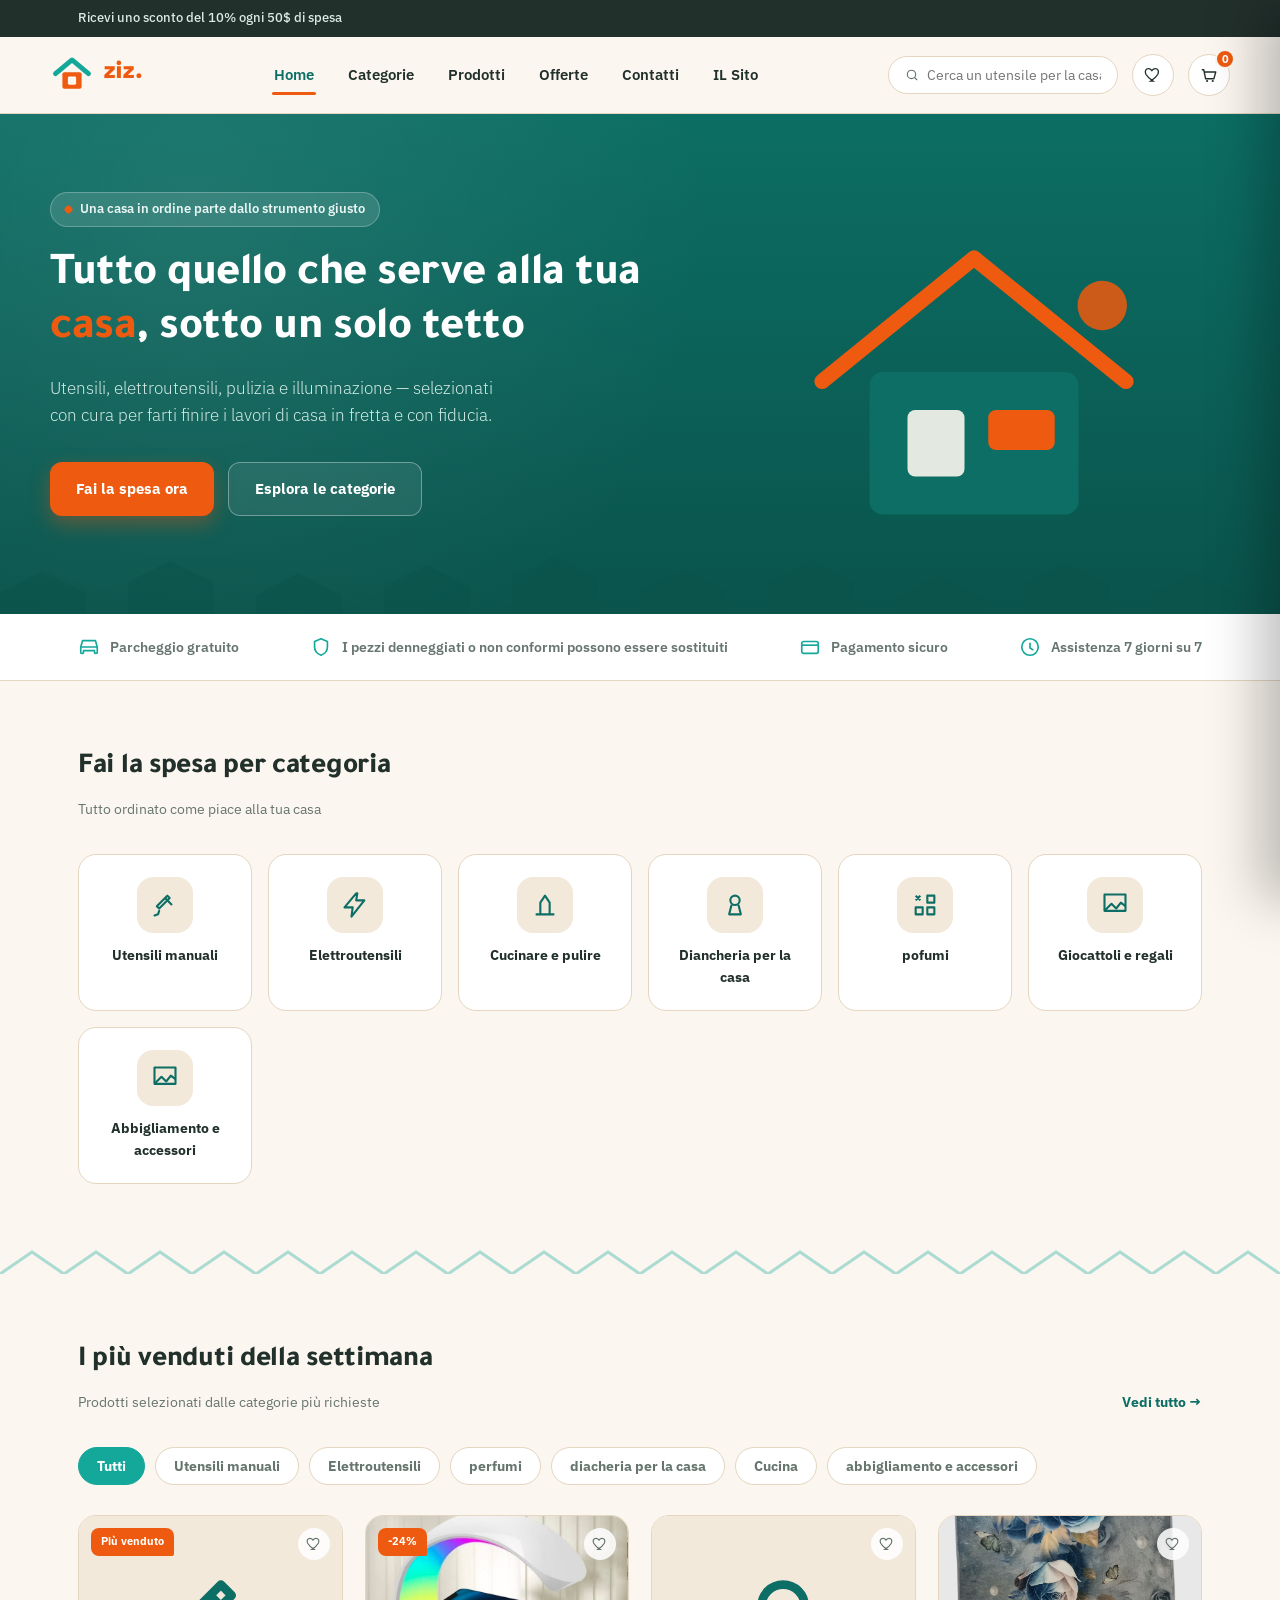
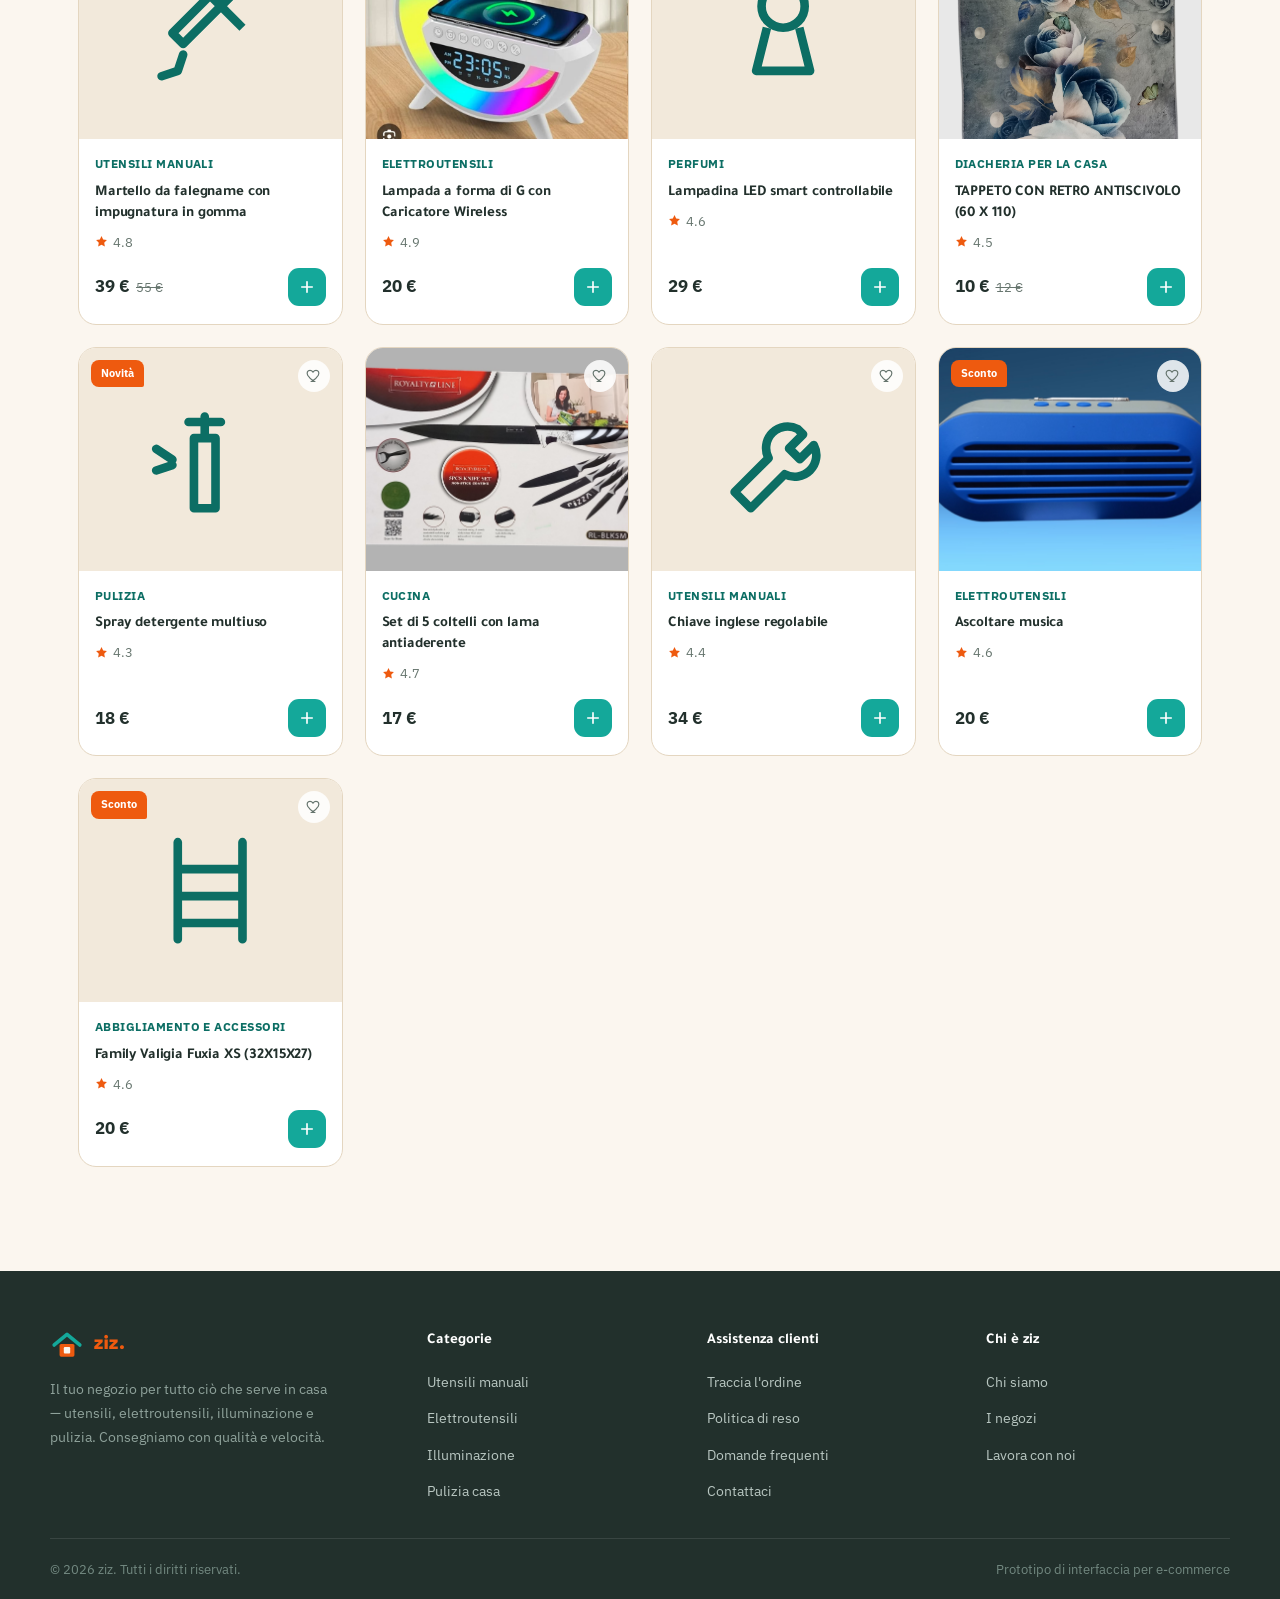
==== commit 3a629b16: "D" ====
--- a/index.html
+++ b/index.html
@@ -259,15 +259,15 @@
 
   const PRODUCTS = [
     // "image": رابط صورة المنتج الحقيقية. اتركه null (أو إن تعطّل الرابط) وستظهر الأيقونة تلقائيًا بدلًا منها.
-    {id:1, cat:'Utensili manuali', name:'Martello da falegname con impugnatura in gomma', icon:'hammer', image:'', price:39, was:55, rating:4.8, badge:'Più venduto'},
-    {id:2, cat:'Elettroutensili', name:'Lampada a forma di G con Caricatore Wireless', icon:'drill', image:'Imags/img-Ele/1100.jpg', price:20, was:null, rating:4.9, badge:'-24%'},
+    {id:1, cat:'Utensili manuali', name:'Martello da falegname con impugnatura in gomma', icon:'hammer', image:null, price:39, was:55, rating:4.8, badge:'Più venduto'},
+    {id:2, cat:'Elettroutensili', name:'Lampada a forma di G con Caricatore Wireless', icon:'drill', image:'img-Ele/1100.jpg', price:20, was:null, rating:4.9, badge:'-24%'},
     {id:3, cat:'perfumi', name:'Lampadina LED smart controllabile', icon:'bulb', image:null, price:29, was:null, rating:4.6, badge:null},
-    {id:4, cat:'diacheria per la casa', name:'TAPPETO CON RETRO ANTISCIVOLO (60 X 110)', icon:'brush', image:'Imags/img-Dia/1000072984.jpg', price:10, was:12, rating:4.5, badge:null},
+    {id:4, cat:'diacheria per la casa', name:'TAPPETO CON RETRO ANTISCIVOLO (60 X 110)', icon:'brush', image:'img-Dia/1000072984.jpg', price:10, was:12, rating:4.5, badge:null},
     {id:5, cat:'Pulizia', name:'Spray detergente multiuso', icon:'spray', image:'null', price:18, was:null, rating:4.3, badge:'Novità'},
-    {id:6, cat:'Cucina', name:'Set di 5 coltelli con lama antiaderente', icon:'pan', image:'Imags/img-coc/7201.jpg', price:17, was:null, rating:4.7, badge:null},
-    {id:7, cat:'Utensili manuali', name:'Chiave inglese regolabile', icon:'wrench', image:'null', price:34, was:null, rating:4.4, badge:null},
-    {id:8, cat:'Elettroutensili', name:'Ascoltare musica', icon:'ladder', image:'Imags/img-Ele/1101.jpg', price:20, was:null, rating:4.6, badge:'Sconto'},
-    {id:9, cat:'abbigliamento e accessori', name:'Family Valigia Fuxia XS (32X15X27)', icon:'ladder', image:'Imags/img-add/2001.jpg', price:20, was:null, rating:4.6, badge:'Sconto'},
+    {id:6, cat:'Cucina', name:'Set di 5 coltelli con lama antiaderente', icon:'pan', image:'img-coc/7201.jpg', price:17, was:null, rating:4.7, badge:null},
+    {id:7, cat:'Utensili manuali', name:'Chiave inglese regolabile', icon:'wrench', image:null, price:34, was:null, rating:4.4, badge:null},
+    {id:8, cat:'Elettroutensili', name:'Ascoltare musica', icon:'ladder', image:'img-Ele/1101.jpg', price:20, was:null, rating:4.6, badge:'Sconto'},
+    {id:9, cat:'abbigliamento e accessori', name:'Family Valigia Fuxia XS (32X15X27)', icon:'ladder', image:'img-add/2001.JPG', price:20, was:null, rating:4.6, badge:'Sconto'},
 
   ];
 
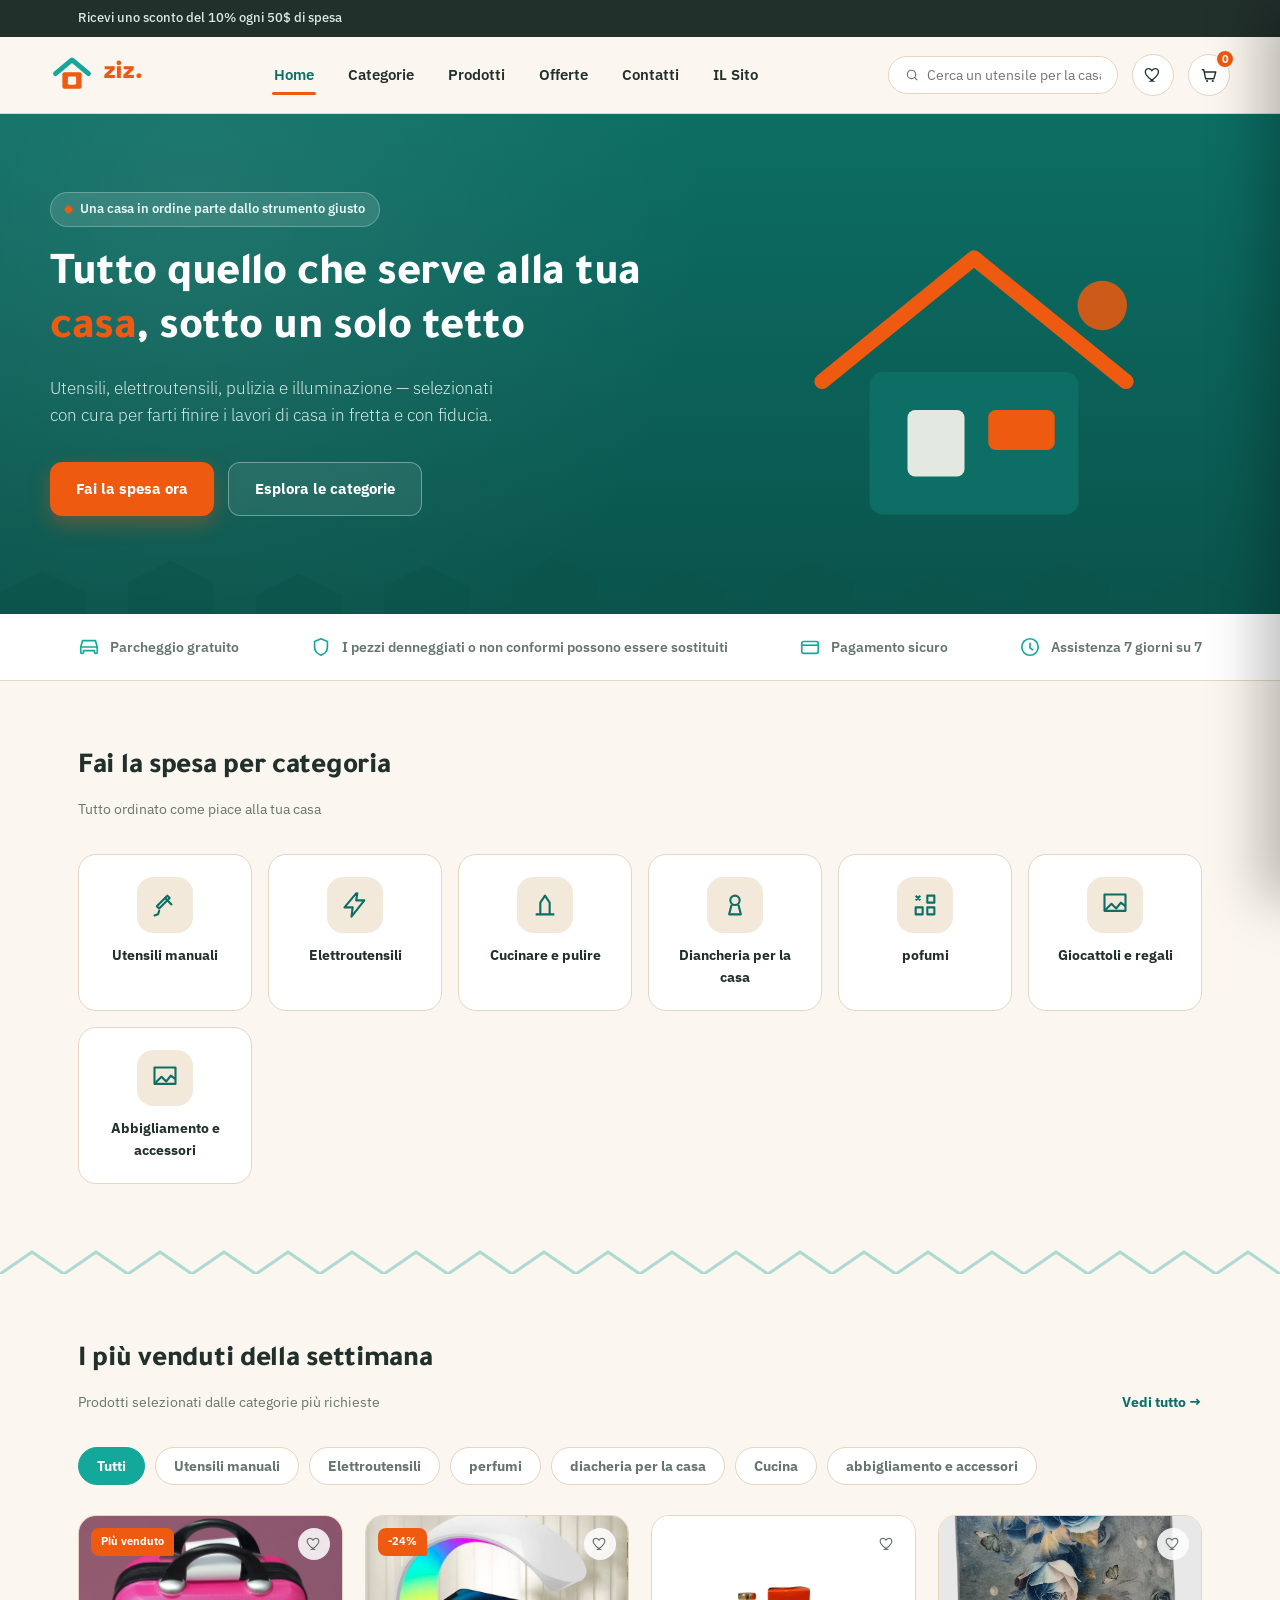
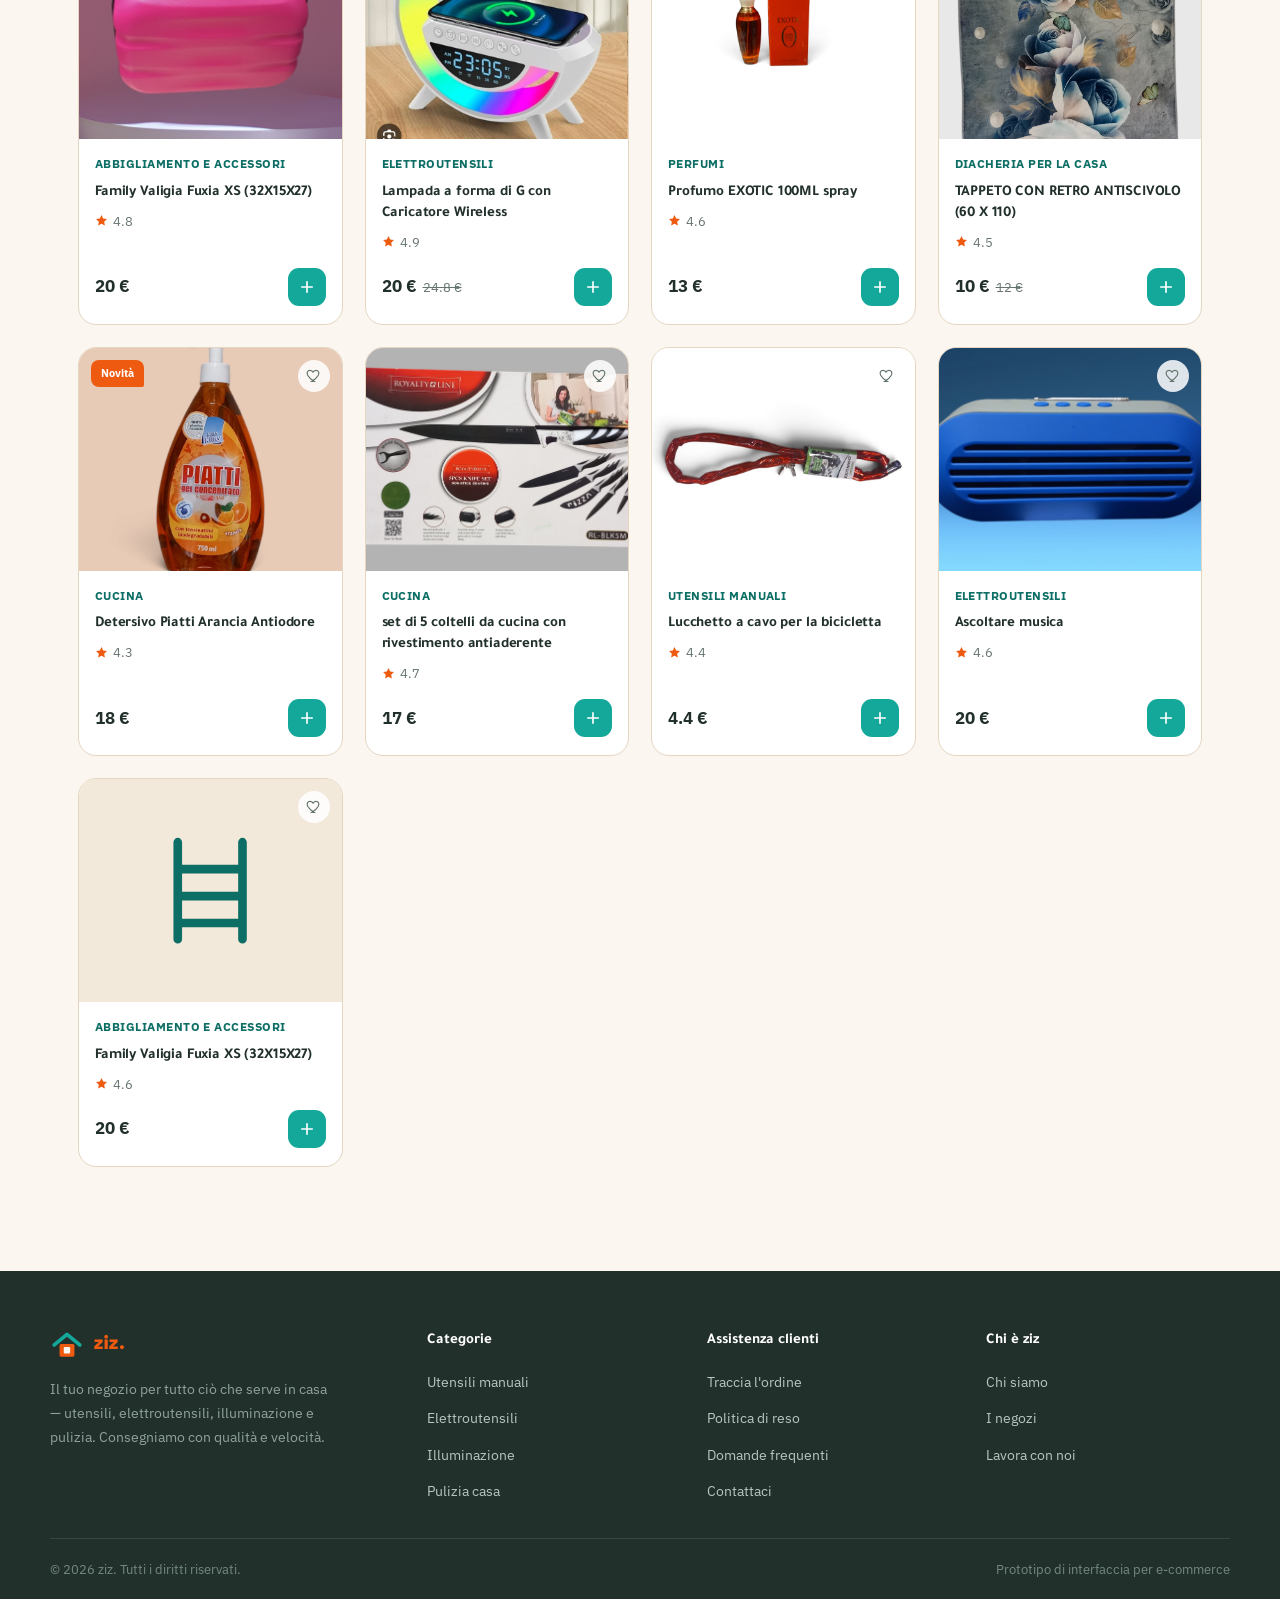
==== commit 87ce2533: "fr-1" ====
--- a/index.html
+++ b/index.html
@@ -259,15 +259,15 @@
 
   const PRODUCTS = [
     // "image": رابط صورة المنتج الحقيقية. اتركه null (أو إن تعطّل الرابط) وستظهر الأيقونة تلقائيًا بدلًا منها.
-    {id:1, cat:'Utensili manuali', name:'Martello da falegname con impugnatura in gomma', icon:'hammer', image:null, price:39, was:55, rating:4.8, badge:'Più venduto'},
-    {id:2, cat:'Elettroutensili', name:'Lampada a forma di G con Caricatore Wireless', icon:'drill', image:'img-Ele/1100.jpg', price:20, was:null, rating:4.9, badge:'-24%'},
-    {id:3, cat:'perfumi', name:'Lampadina LED smart controllabile', icon:'bulb', image:null, price:29, was:null, rating:4.6, badge:null},
-    {id:4, cat:'diacheria per la casa', name:'TAPPETO CON RETRO ANTISCIVOLO (60 X 110)', icon:'brush', image:'img-Dia/1000072984.jpg', price:10, was:12, rating:4.5, badge:null},
-    {id:5, cat:'Pulizia', name:'Spray detergente multiuso', icon:'spray', image:'null', price:18, was:null, rating:4.3, badge:'Novità'},
-    {id:6, cat:'Cucina', name:'Set di 5 coltelli con lama antiaderente', icon:'pan', image:'img-coc/7201.jpg', price:17, was:null, rating:4.7, badge:null},
-    {id:7, cat:'Utensili manuali', name:'Chiave inglese regolabile', icon:'wrench', image:null, price:34, was:null, rating:4.4, badge:null},
-    {id:8, cat:'Elettroutensili', name:'Ascoltare musica', icon:'ladder', image:'img-Ele/1101.jpg', price:20, was:null, rating:4.6, badge:'Sconto'},
-    {id:9, cat:'abbigliamento e accessori', name:'Family Valigia Fuxia XS (32X15X27)', icon:'ladder', image:'img-add/2001.JPG', price:20, was:null, rating:4.6, badge:'Sconto'},
+    {id:1, cat:'abbigliamento e accessori', name:'Family Valigia Fuxia XS (32X15X27)', icon:'hammer', image:'img-add/2003.jpg', price:20, was:null, rating:4.8, badge:'Più venduto'},
+    {id:2, cat:'Elettroutensili', name:'Lampada a forma di G con Caricatore Wireless', icon:'drill', image:'img-Ele/1100.jpg', price:20, was:24.8, rating:4.9, badge:'-24%'},
+    {id:3, cat:'perfumi', name:'Profumo EXOTIC 100ML spray', icon:'bulb', image:'img-per/501.jpg', price:13.00, was:null, rating:4.6, badge:null},
+    {id:4, cat:'diacheria per la casa', name:'TAPPETO CON RETRO ANTISCIVOLO (60 X 110)', icon:'brush', image:'img-Dia/8202.jpg', price:10, was:12, rating:4.5, badge:null},
+    {id:5, cat:'Cucina', name:'Detersivo Piatti Arancia Antiodore', icon:'spray', image:'img-coc/7206.jpg', price:18, was:null, rating:4.3, badge:'Novità'},
+    {id:6, cat:'Cucina', name:'set di 5 coltelli da cucina con rivestimento antiaderente', icon:'pan', image:'img-coc/7201.jpg', price:17.00, was:null, rating:4.7, badge:null},
+    {id:7, cat:'Utensili manuali', name:'Lucchetto a cavo per la bicicletta', icon:'wrench', image:'img-man/3005.jpg', price:4.40, was:null, rating:4.4, badge:null},
+    {id:8, cat:'Elettroutensili', name:'Ascoltare musica', icon:'ladder', image:'img-Ele/1101.jpg', price:20, was:null, rating:4.6, badge:null},
+    {id:9, cat:'abbigliamento e accessori', name:'Family Valigia Fuxia XS (32X15X27)', icon:'ladder', image:'img-add/2001.JPG', price:20, was:null, rating:4.6, badge:null},
 
   ];
 
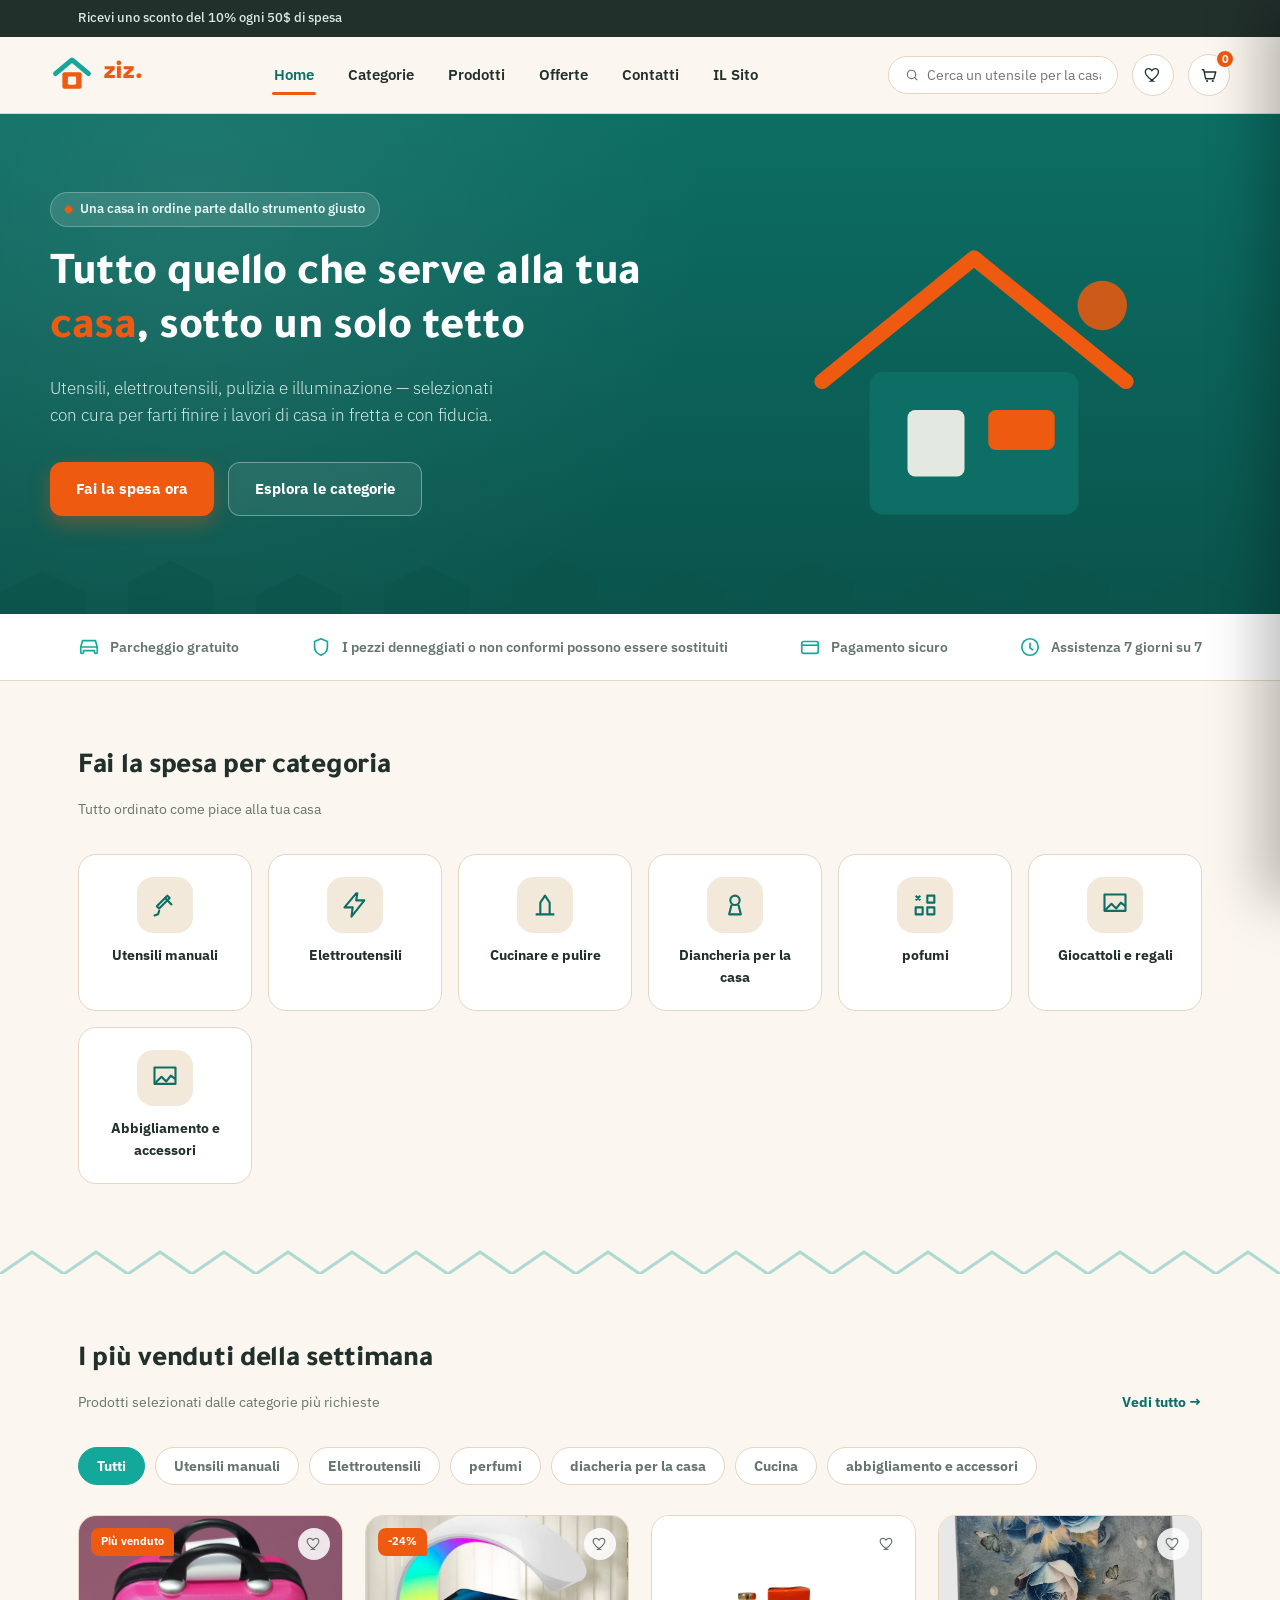
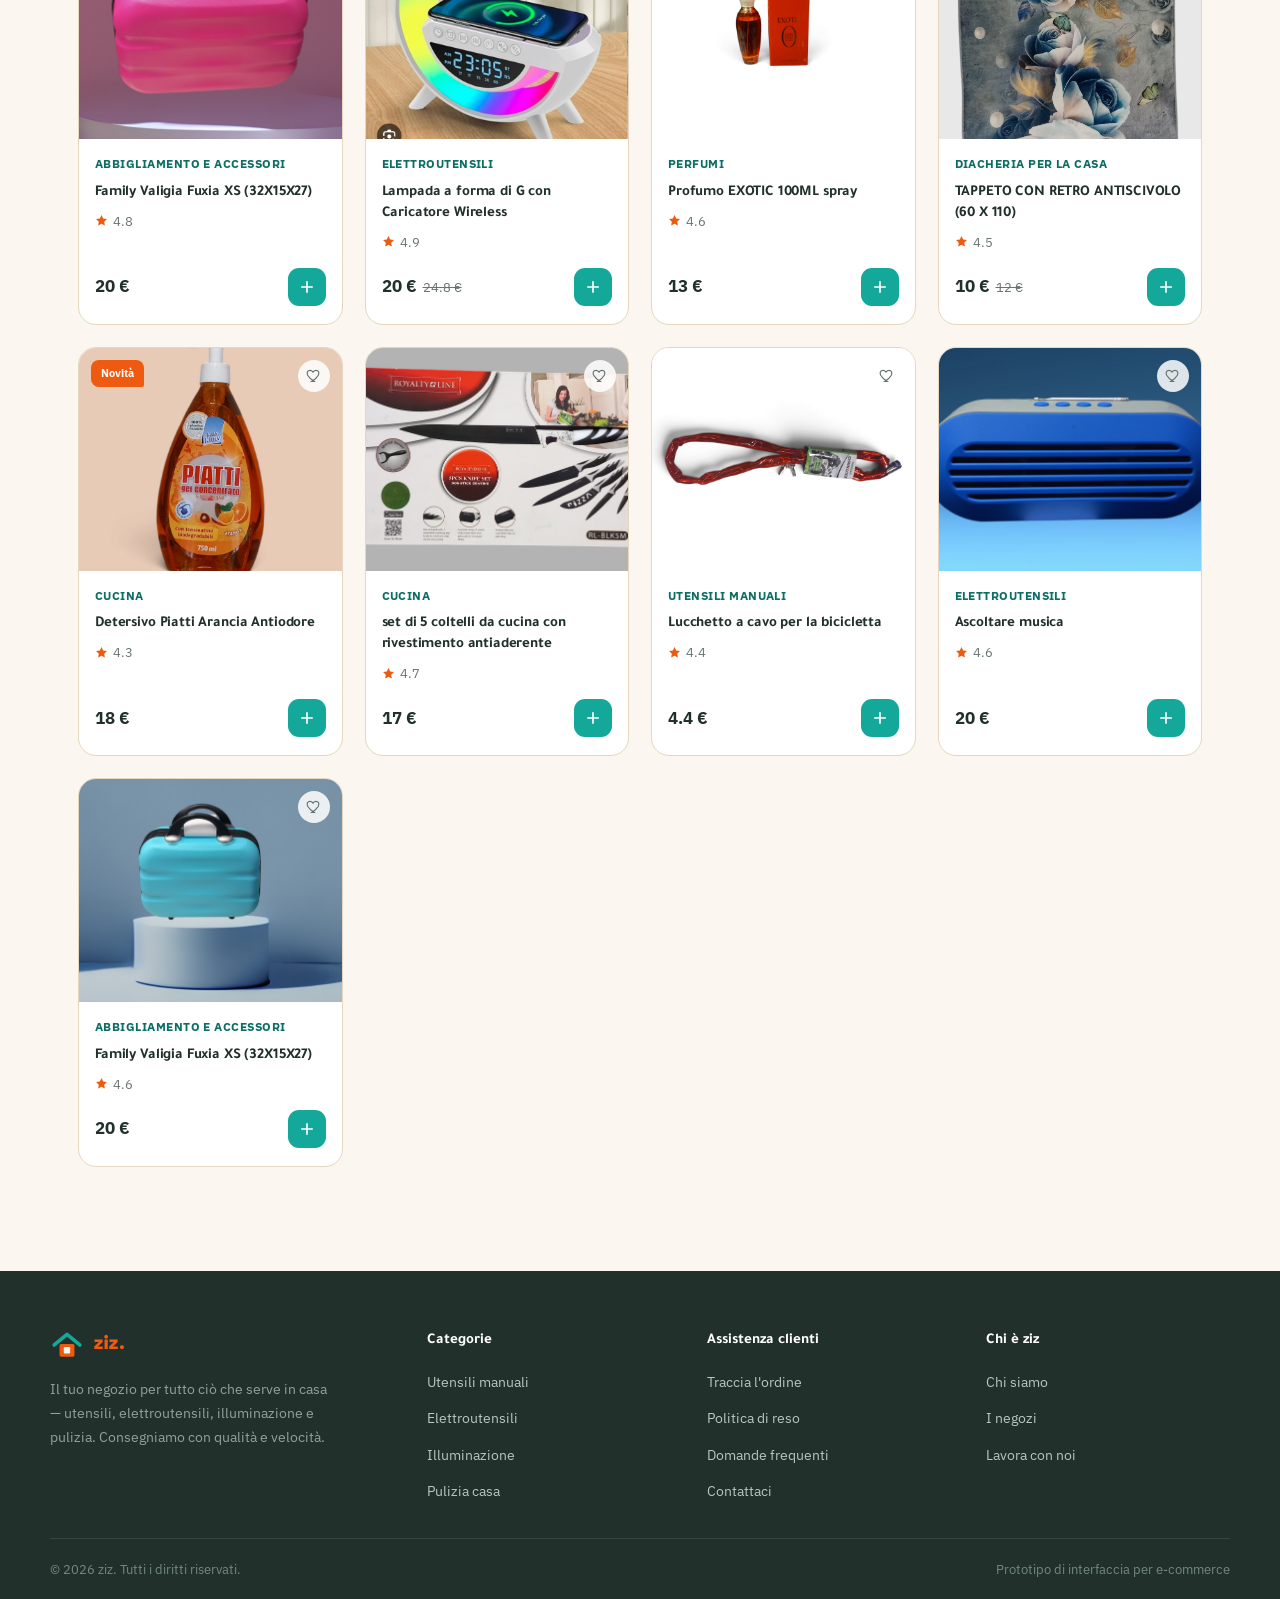
==== commit 68d21ef8: "Arur" ====
--- a/index.html
+++ b/index.html
@@ -267,7 +267,7 @@
     {id:6, cat:'Cucina', name:'set di 5 coltelli da cucina con rivestimento antiaderente', icon:'pan', image:'img-coc/7201.jpg', price:17.00, was:null, rating:4.7, badge:null},
     {id:7, cat:'Utensili manuali', name:'Lucchetto a cavo per la bicicletta', icon:'wrench', image:'img-man/3005.jpg', price:4.40, was:null, rating:4.4, badge:null},
     {id:8, cat:'Elettroutensili', name:'Ascoltare musica', icon:'ladder', image:'img-Ele/1101.jpg', price:20, was:null, rating:4.6, badge:null},
-    {id:9, cat:'abbigliamento e accessori', name:'Family Valigia Fuxia XS (32X15X27)', icon:'ladder', image:'img-add/2001.JPG', price:20, was:null, rating:4.6, badge:null},
+    {id:9, cat:'abbigliamento e accessori', name:'Family Valigia Fuxia XS (32X15X27)', icon:'ladder', image:'img-add/2001.jpg', price:20, was:null, rating:4.6, badge:null},
 
   ];
 
